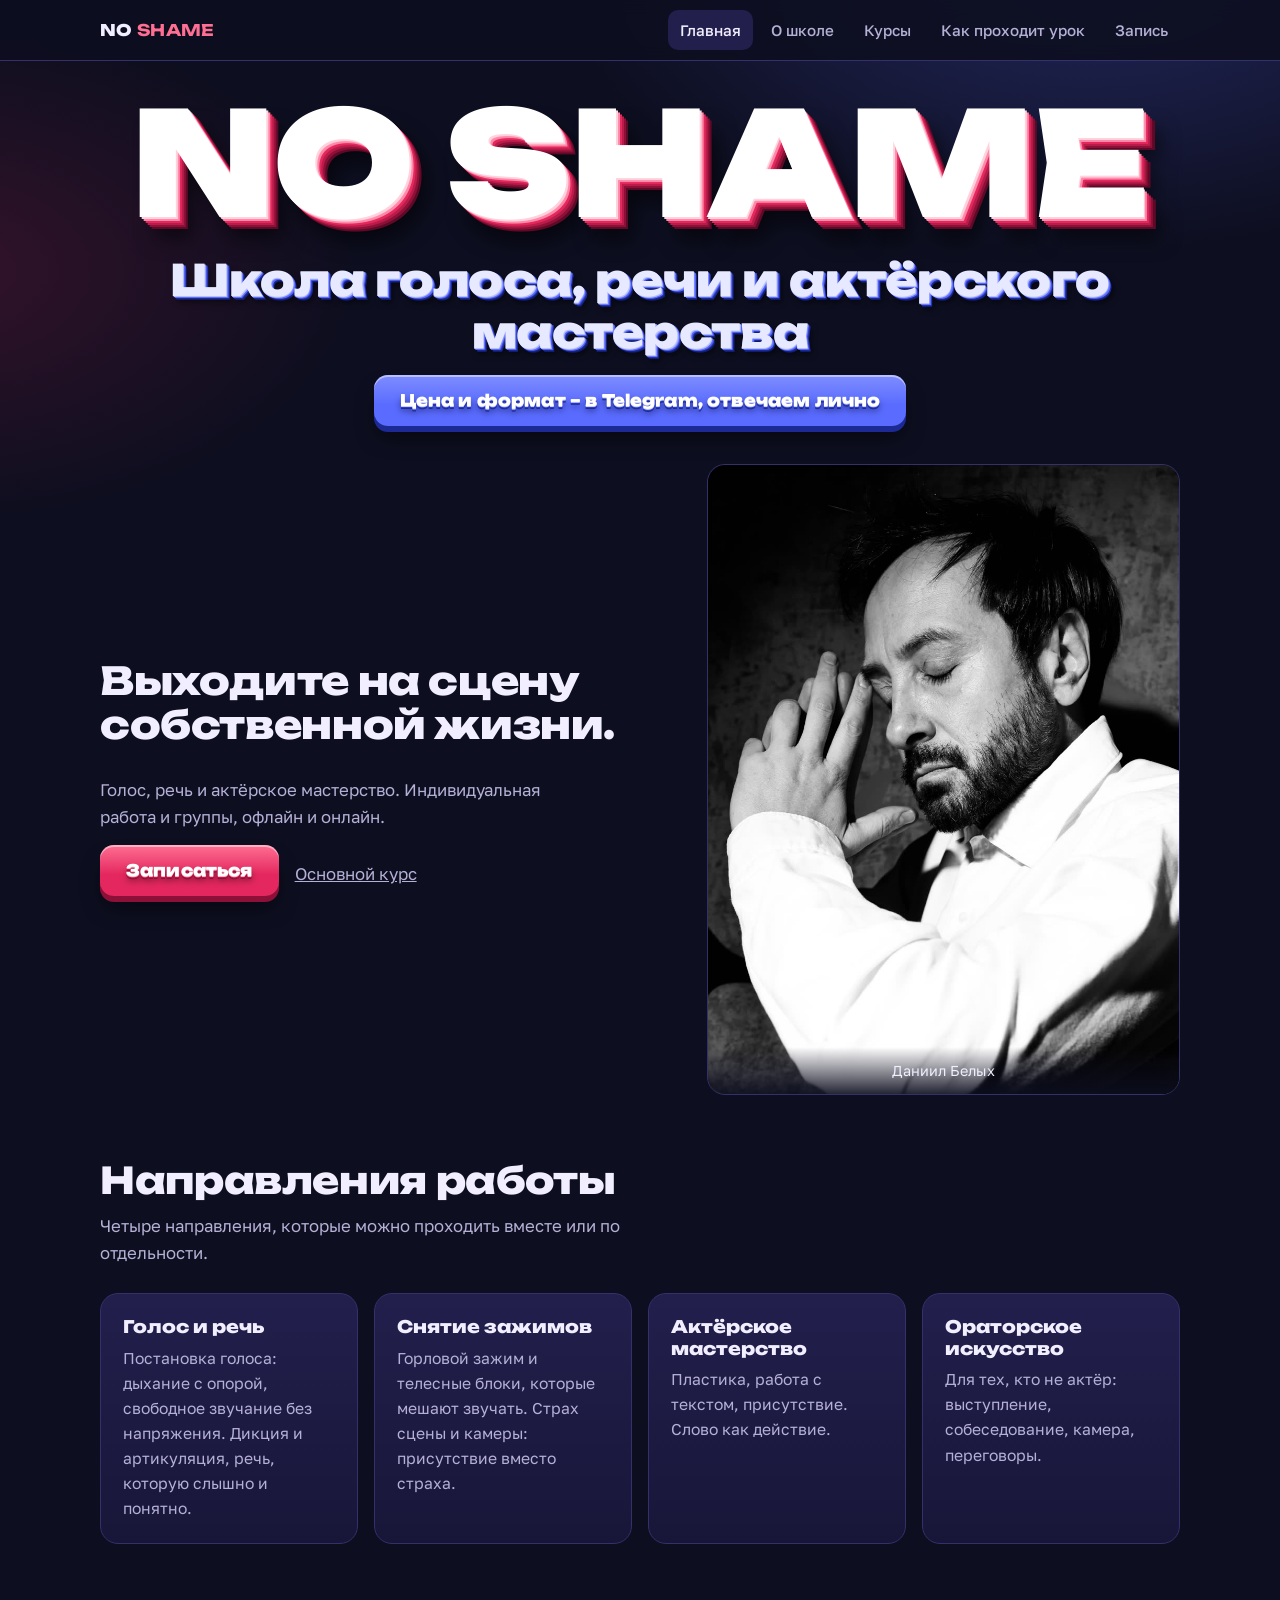
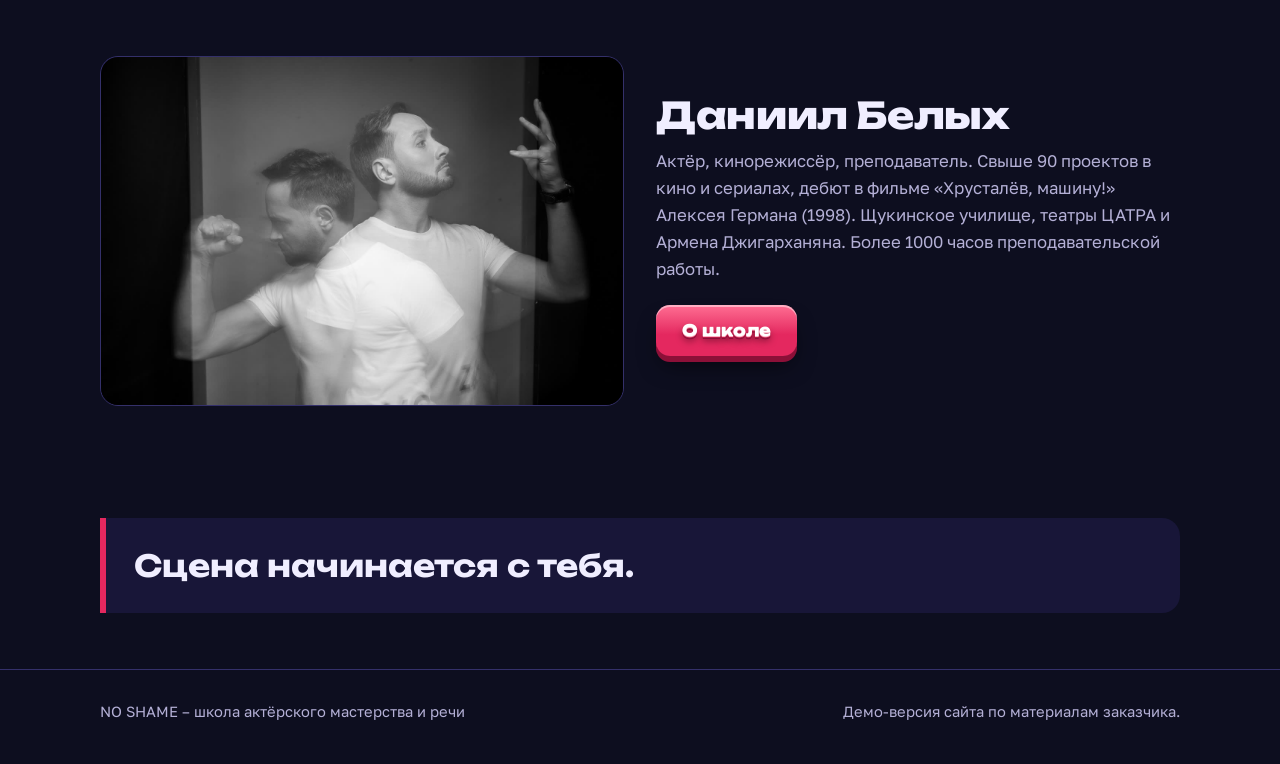
==== index.html @ 3b2dfa5d "Демо-сайт NO SHAME: школа голоса, речи и актёрского мастерства Co-Authored-By: Claude Sonnet 5.5 <no" ====
<!doctype html>
<html lang="ru">
<head>
<meta charset="utf-8">
<meta name="viewport" content="width=device-width, initial-scale=1">
<meta name="robots" content="noindex, nofollow">
<title>NO SHAME – школа голоса, речи и актёрского мастерства</title>
<meta name="description" content="NO SHAME – школа голоса, речи и актёрского мастерства Даниила Белых. Группы и индивидуальные занятия, офлайн и онлайн.">
<link rel="preconnect" href="https://fonts.googleapis.com">
<link rel="preconnect" href="https://fonts.gstatic.com" crossorigin>
<link href="https://fonts.googleapis.com/css2?family=Unbounded:wght@600;800;900&family=Golos+Text:wght@400;500;600;700&display=swap" rel="stylesheet">
<link rel="stylesheet" href="style.css">
</head>
<body>
<header class="top" id="top">
  <div class="wrap">
    <a class="logo" href="index.html">NO <b>SHAME</b></a>
    <button class="burger" aria-label="Меню" aria-expanded="false" onclick="var t=document.getElementById('top');var o=t.classList.toggle('open');this.setAttribute('aria-expanded',o)">&#9776;</button>
    <nav class="nav" aria-label="Разделы">
      <a href="index.html" aria-current="page">Главная</a>
      <a href="o-shkole.html">О школе</a>
      <a href="kurs.html">Курсы</a>
      <a href="urok.html">Как проходит урок</a>
      <a href="kontakty.html">Запись</a>
    </nav>
  </div>
</header>
<main>
<section class="hero"><div class="wrap">
  <div class="h1box"><h1 class="h1">NO SHAME</h1></div>
  <p class="sub sub3d">Школа голоса, речи и актёрского мастерства</p>
  <div class="price"><span class="pill-3d">Цена и формат – в Telegram, отвечаем лично</span></div>

  <div class="heroRow">
    <div class="copy">
      <h2 class="big">Выходите на сцену собственной жизни.</h2>
      <p>Голос, речь и актёрское мастерство. Индивидуальная работа и группы, офлайн и онлайн.</p>
      <div class="cta">
        <a class="btn-3d" href="kontakty.html#forma">Записаться</a>
        <a href="kurs.html" style="color:var(--mist)">Основной курс</a>
      </div>
    </div>
    <figure class="photo tall">
      <img src="img/danil-portrait.jpg" alt="Даниил Белых, актёр и преподаватель школы NO SHAME" width="900" height="1349">
      <figcaption>Даниил Белых</figcaption>
    </figure>
  </div>
</div></section>

<section><div class="wrap">
  <h2>Направления работы</h2>
  <p class="lead">Четыре направления, которые можно проходить вместе или по отдельности.</p>
  <div class="grid4">
    <article class="card"><h3>Голос и речь</h3><p>Постановка голоса: дыхание с опорой, свободное звучание без напряжения. Дикция и артикуляция, речь, которую слышно и понятно.</p></article>
    <article class="card"><h3>Снятие зажимов</h3><p>Горловой зажим и телесные блоки, которые мешают звучать. Страх сцены и камеры: присутствие вместо страха.</p></article>
    <article class="card"><h3>Актёрское мастерство</h3><p>Пластика, работа с текстом, присутствие. Слово как действие.</p></article>
    <article class="card"><h3>Ораторское искусство</h3><p>Для тех, кто не актёр: выступление, собеседование, камера, переговоры.</p></article>
  </div>
</div></section>

<section><div class="wrap split">
  <figure class="photo wide"><img src="img/danil-studio.jpg" alt="Даниил Белых, портрет" width="1400" height="933" loading="lazy"></figure>
  <div>
    <h2>Даниил Белых</h2>
    <p class="lead">Актёр, кинорежиссёр, преподаватель. Свыше 90 проектов в кино и сериалах, дебют в фильме «Хрусталёв, машину!» Алексея Германа (1998). Щукинское училище, театры ЦАТРА и Армена Джигарханяна. Более 1000 часов преподавательской работы.</p>
    <a class="btn-3d" href="o-shkole.html">О школе</a>
  </div>
</div></section>

<section><div class="wrap">
  <p class="quote">Сцена начинается с тебя.</p>
</div></section>
</main>
<footer>
  <div class="wrap">
    <span>NO SHAME – школа актёрского мастерства и речи</span>
    <span>Демо-версия сайта по материалам заказчика.</span>
  </div>
</footer>
</body>
</html>
---- style.css ----
:root{
  --night:#0d0e1f; --plum:#181638; --plum-2:#221f4d; --line:#34306a;
  --ice:#f0eeff; --mist:#b4b0d6; --rasp:#e4285f; --rasp-hi:#ff6f93; --rasp-edge:#8c1038;
  --blue:#5a6cff; --r:18px;
  --f-d:"Unbounded","Arial Black",system-ui,sans-serif; --f-t:"Golos Text",system-ui,sans-serif;
}
*{box-sizing:border-box;margin:0}
html{scroll-behavior:smooth}
body{background:var(--night);color:var(--ice);font:400 1.05rem/1.6 var(--f-t);-webkit-font-smoothing:antialiased;
  background-image:radial-gradient(900px 500px at 85% -5%,rgba(90,108,255,.28),transparent 60%),radial-gradient(700px 420px at -5% 30%,rgba(228,40,95,.18),transparent 60%);
  background-attachment:fixed}
img{max-width:100%;display:block}
a{color:inherit}
:focus-visible{outline:3px solid var(--rasp-hi);outline-offset:3px}
.wrap{max-width:1120px;margin:0 auto;padding:0 20px}

/* шапка */
.top{position:sticky;top:0;z-index:20;background:rgba(13,14,31,.88);backdrop-filter:blur(8px);border-bottom:1px solid var(--line)}
.top .wrap{display:flex;align-items:center;justify-content:space-between;height:60px}
.logo{font:800 1rem/1 var(--f-d);text-decoration:none;letter-spacing:.02em}
.logo b{color:var(--rasp-hi)}
.nav{display:flex;gap:6px}
.nav a{padding:8px 12px;border-radius:10px;text-decoration:none;color:var(--mist);font-weight:500;font-size:.95rem}
.nav a:hover{color:var(--ice);background:var(--plum)}
.nav a[aria-current="page"]{color:var(--ice);background:var(--plum-2)}
.burger{display:none}
@media (max-width:760px){
  .nav{position:absolute;left:0;right:0;top:60px;flex-direction:column;background:var(--night);border-bottom:1px solid var(--line);padding:8px 20px 14px;display:none}
  .top.open .nav{display:flex}
  .nav a{padding:14px 12px;font-size:1.05rem}
  .burger{display:inline-flex;align-items:center;justify-content:center;width:44px;height:44px;border:1px solid var(--line);border-radius:12px;background:var(--plum);color:var(--ice);font-size:1.3rem;cursor:pointer}
}

/* главная надпись: на всю ширину, жирно, в 3D */
.hero{padding:26px 0 8px}
.h1box{container-type:inline-size;width:100%}
.h1{display:block;white-space:nowrap;text-align:center;font:900 13.4cqw/1.05 var(--f-d);letter-spacing:-.01em;color:#fff;
  text-shadow:.012em .012em 0 #ffd2de,.026em .026em 0 #ff8aa8,.04em .04em 0 #e4285f,.054em .054em 0 #b81c48,.068em .068em 0 #8c1038,.082em .082em 0 #5e0a26,.11em .15em .14em rgba(0,0,0,.55)}
.h1.small{font-size:9.2cqw}
.sub{text-align:center;font:600 clamp(1rem,2.6vw,1.35rem)/1.4 var(--f-t);color:var(--mist);margin:16px auto 0;max-width:34ch}

/* плашка цены сразу под заголовком */
.price{display:flex;justify-content:center;margin:20px 0 0}
.btn-3d,.pill-3d{position:relative;overflow:hidden;display:inline-block;text-decoration:none;font:800 1rem/1.2 var(--f-d);letter-spacing:.01em;color:#fff;
  padding:16px 26px;border-radius:14px;border:0;cursor:pointer;
  background:linear-gradient(180deg,var(--rasp-hi) 0%,var(--rasp) 58%);
  text-shadow:0 1px 0 #ffb3c6,0 2px 0 #b81c48,0 3px 0 #8c1038,0 5px 6px rgba(40,0,15,.5);
  box-shadow:inset 0 2px 0 rgba(255,255,255,.45),0 2px 0 var(--rasp-edge),0 4px 0 var(--rasp-edge),0 6px 0 var(--rasp-edge),0 14px 22px -6px rgba(0,0,0,.6);
  transform:translateY(-4px);transition:transform .15s ease,box-shadow .15s ease;animation:bob 2.8s ease-in-out infinite}
.btn-3d::after,.pill-3d::after{content:"";position:absolute;inset:0;background:linear-gradient(110deg,transparent 30%,rgba(255,255,255,.55) 50%,transparent 70%);transform:translateX(-130%);animation:wave 3.2s ease-in-out infinite;pointer-events:none}
.btn-3d:hover{transform:translateY(-1px);animation-play-state:paused;box-shadow:inset 0 2px 0 rgba(255,255,255,.45),0 2px 0 var(--rasp-edge),0 4px 0 var(--rasp-edge),0 8px 14px -4px rgba(0,0,0,.6)}
.btn-3d:active{transform:translateY(2px);box-shadow:inset 0 2px 0 rgba(255,255,255,.3),0 1px 0 var(--rasp-edge)}
.pill-3d{cursor:default;background:linear-gradient(180deg,#7f8dff 0%,var(--blue) 58%);
  text-shadow:0 1px 0 #c9d0ff,0 2px 0 #2c3bc4,0 3px 0 #1c2a96,0 5px 6px rgba(5,8,50,.5);
  box-shadow:inset 0 2px 0 rgba(255,255,255,.45),0 2px 0 #1c2a96,0 4px 0 #1c2a96,0 6px 0 #1c2a96,0 14px 22px -6px rgba(0,0,0,.6)}
@keyframes wave{0%{transform:translateX(-130%)}55%,100%{transform:translateX(130%)}}
@keyframes bob{0%,100%{transform:translateY(-4px)}50%{transform:translateY(-6px)}}
@media (prefers-reduced-motion:reduce){.btn-3d,.pill-3d{animation:none}.btn-3d::after,.pill-3d::after{animation:none;display:none}html{scroll-behavior:auto}}

/* фото справа под заголовком: на всех экранах */
.heroRow{display:grid;grid-template-columns:1.1fr .9fr;gap:28px;align-items:center;margin-top:34px}
.heroRow .copy{display:grid;gap:18px}
.heroRow .copy p{color:var(--mist);max-width:46ch}
.cta{display:flex;flex-wrap:wrap;gap:16px;align-items:center}
.photo{position:relative;border-radius:var(--r);overflow:hidden;aspect-ratio:4/5;border:1px solid var(--line);
  background:radial-gradient(120% 90% at 30% 10%,#3b3790 0%,#1b1840 55%,#100f26 100%);display:grid;place-items:center;text-align:center;padding:16px}
.photo span{font:800 clamp(2.4rem,9vw,4.4rem)/1 var(--f-d);color:rgba(255,255,255,.14)}
.photo figcaption{position:absolute;left:0;right:0;bottom:0;padding:12px 14px;font-size:.9rem;color:var(--ice);background:linear-gradient(0deg,rgba(13,14,31,.9),transparent)}
@media (max-width:640px){.heroRow{grid-template-columns:1fr 1fr;gap:14px}.heroRow .copy p{font-size:.95rem}.cta{flex-direction:column;align-items:flex-start}}

/* блоки */
section{padding:56px 0}
h2{font:800 clamp(1.5rem,4.4vw,2.3rem)/1.15 var(--f-d);letter-spacing:-.01em;margin-bottom:12px}
.lead{color:var(--mist);max-width:60ch;margin-bottom:26px}
.grid{display:grid;gap:16px;grid-template-columns:repeat(3,1fr)}
.card{background:linear-gradient(180deg,var(--plum-2),var(--plum));border:1px solid var(--line);border-radius:var(--r);padding:22px}
.card h3{font:800 1.08rem/1.25 var(--f-d);margin-bottom:8px}
.card p{color:var(--mist);font-size:.98rem}
.card .tagline{display:inline-block;margin-top:14px;padding:6px 12px;border-radius:999px;background:rgba(228,40,95,.16);color:var(--rasp-hi);font-weight:600;font-size:.88rem}
@media (max-width:860px){.grid{grid-template-columns:1fr}}
.steps{counter-reset:s;display:grid;gap:14px;max-width:760px}
.steps li{list-style:none;counter-increment:s;display:grid;grid-template-columns:48px 1fr;gap:16px;align-items:start;padding:16px;border:1px solid var(--line);border-radius:var(--r);background:var(--plum)}
.steps li::before{content:counter(s);display:grid;place-items:center;width:48px;height:48px;border-radius:14px;font:800 1.2rem var(--f-d);
  background:linear-gradient(180deg,#7f8dff,var(--blue));box-shadow:0 3px 0 #1c2a96;color:#fff}
.steps b{display:block;font:800 1.02rem var(--f-d);margin-bottom:2px}
.steps span{color:var(--mist)}
.split{display:grid;grid-template-columns:1fr 1fr;gap:32px;align-items:center}
@media (max-width:760px){.split{grid-template-columns:1fr}}
.quote{font:700 clamp(1.25rem,3.6vw,1.9rem)/1.3 var(--f-d);padding:28px;border-left:6px solid var(--rasp);background:var(--plum);border-radius:0 var(--r) var(--r) 0}

/* форма */
form{display:grid;gap:14px;max-width:520px}
label{font-weight:600;font-size:.95rem}
input,select,textarea{width:100%;margin-top:6px;padding:14px;border-radius:12px;border:1px solid var(--line);background:var(--plum);color:var(--ice);font:inherit}
input::placeholder,textarea::placeholder{color:#8783b3}
.note{color:var(--mist);font-size:.9rem}
.ok{display:none;padding:14px;border-radius:12px;background:rgba(90,108,255,.18);border:1px solid var(--blue)}
.contacts{display:grid;gap:10px}
.contacts a{font-weight:700;text-decoration:none;border-bottom:2px solid var(--rasp)}


/* фото и крупные подзаголовки */
.photo img{position:absolute;inset:0;width:100%;height:100%;object-fit:cover;object-position:50% 28%}
.photo.tall{aspect-ratio:3/4;padding:0}
.photo.wide{aspect-ratio:3/2;padding:0}
.photo figcaption{z-index:1}
h2.big{font:800 clamp(1.5rem,3.6vw,2.4rem)/1.15 var(--f-d)}
.grid4{display:grid;gap:16px;grid-template-columns:repeat(4,1fr)}
@media (max-width:1000px){.grid4{grid-template-columns:repeat(2,1fr)}}
@media (max-width:560px){.grid4{grid-template-columns:1fr}}

/* живые надписи: объём + бегущая волна блика по тексту */
.wave3d{position:relative;display:block;white-space:pre;text-align:center;font-family:var(--f-d);font-weight:900;line-height:1.12;text-decoration:none}
.wave3d::after{content:attr(data-t);position:absolute;left:0;right:0;top:0;text-align:center;white-space:pre;
  background:linear-gradient(105deg,transparent 38%,rgba(255,255,255,.95) 50%,transparent 62%);background-size:260% 100%;background-position:130% 0;
  -webkit-background-clip:text;background-clip:text;color:transparent;text-shadow:none;animation:textwave 3.4s ease-in-out infinite;pointer-events:none}
@keyframes textwave{0%{background-position:130% 0}60%,100%{background-position:-30% 0}}
.wave-blue{color:#e6e9ff;text-shadow:.012em .012em 0 #b7c0ff,.026em .026em 0 #7f8dff,.04em .04em 0 #5a6cff,.054em .054em 0 #3a49d8,.068em .068em 0 #1c2a96,.082em .082em 0 #111c6b,.11em .15em .14em rgba(0,0,0,.55)}
.wave-red{color:#ff5148;text-shadow:.012em .012em 0 #ffb0aa,.026em .026em 0 #ff6d64,.04em .04em 0 #e8281f,.054em .054em 0 #bd1a12,.068em .068em 0 #8c110b,.082em .082em 0 #5e0a07,.11em .15em .14em rgba(0,0,0,.55)}
.live{animation:bob 2.8s ease-in-out infinite;transition:transform .15s}
.live:hover{animation-play-state:paused;transform:translateY(-1px)}
@media (prefers-reduced-motion:reduce){.wave3d::after{animation:none;display:none}.live{animation:none}}

/* подзаголовок школы: крупно и в 3D */
.sub.sub3d{font:800 clamp(1.7rem,3.9vw,2.7rem)/1.2 var(--f-d);max-width:min(100%,24em);color:#e6e9ff;letter-spacing:-.005em;
  text-shadow:.012em .012em 0 #b7c0ff,.026em .026em 0 #7f8dff,.04em .04em 0 #5a6cff,.054em .054em 0 #3a49d8,.068em .068em 0 #1c2a96,.082em .082em 0 #111c6b,.11em .15em .14em rgba(0,0,0,.55)}
footer{border-top:1px solid var(--line);padding:30px 0 40px;color:var(--mist);font-size:.92rem}
footer .wrap{display:flex;flex-wrap:wrap;gap:14px 28px;justify-content:space-between}
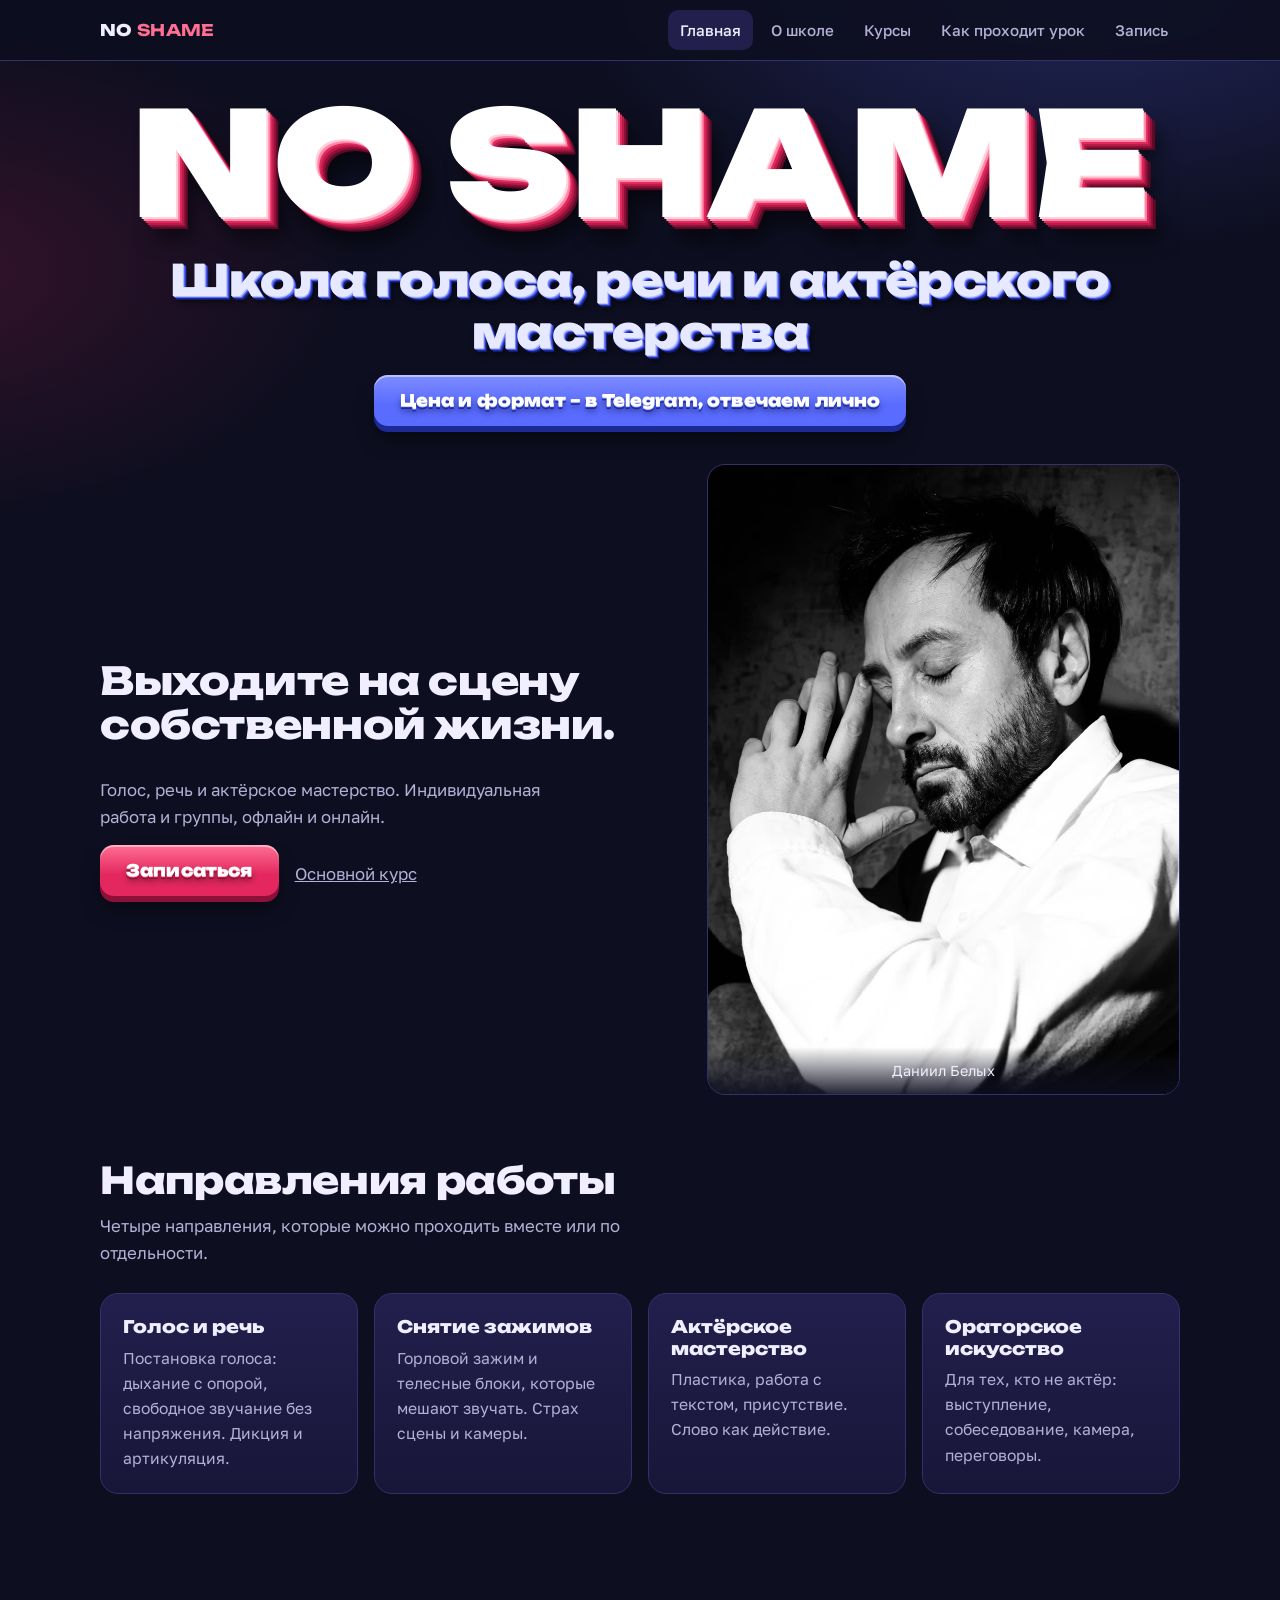
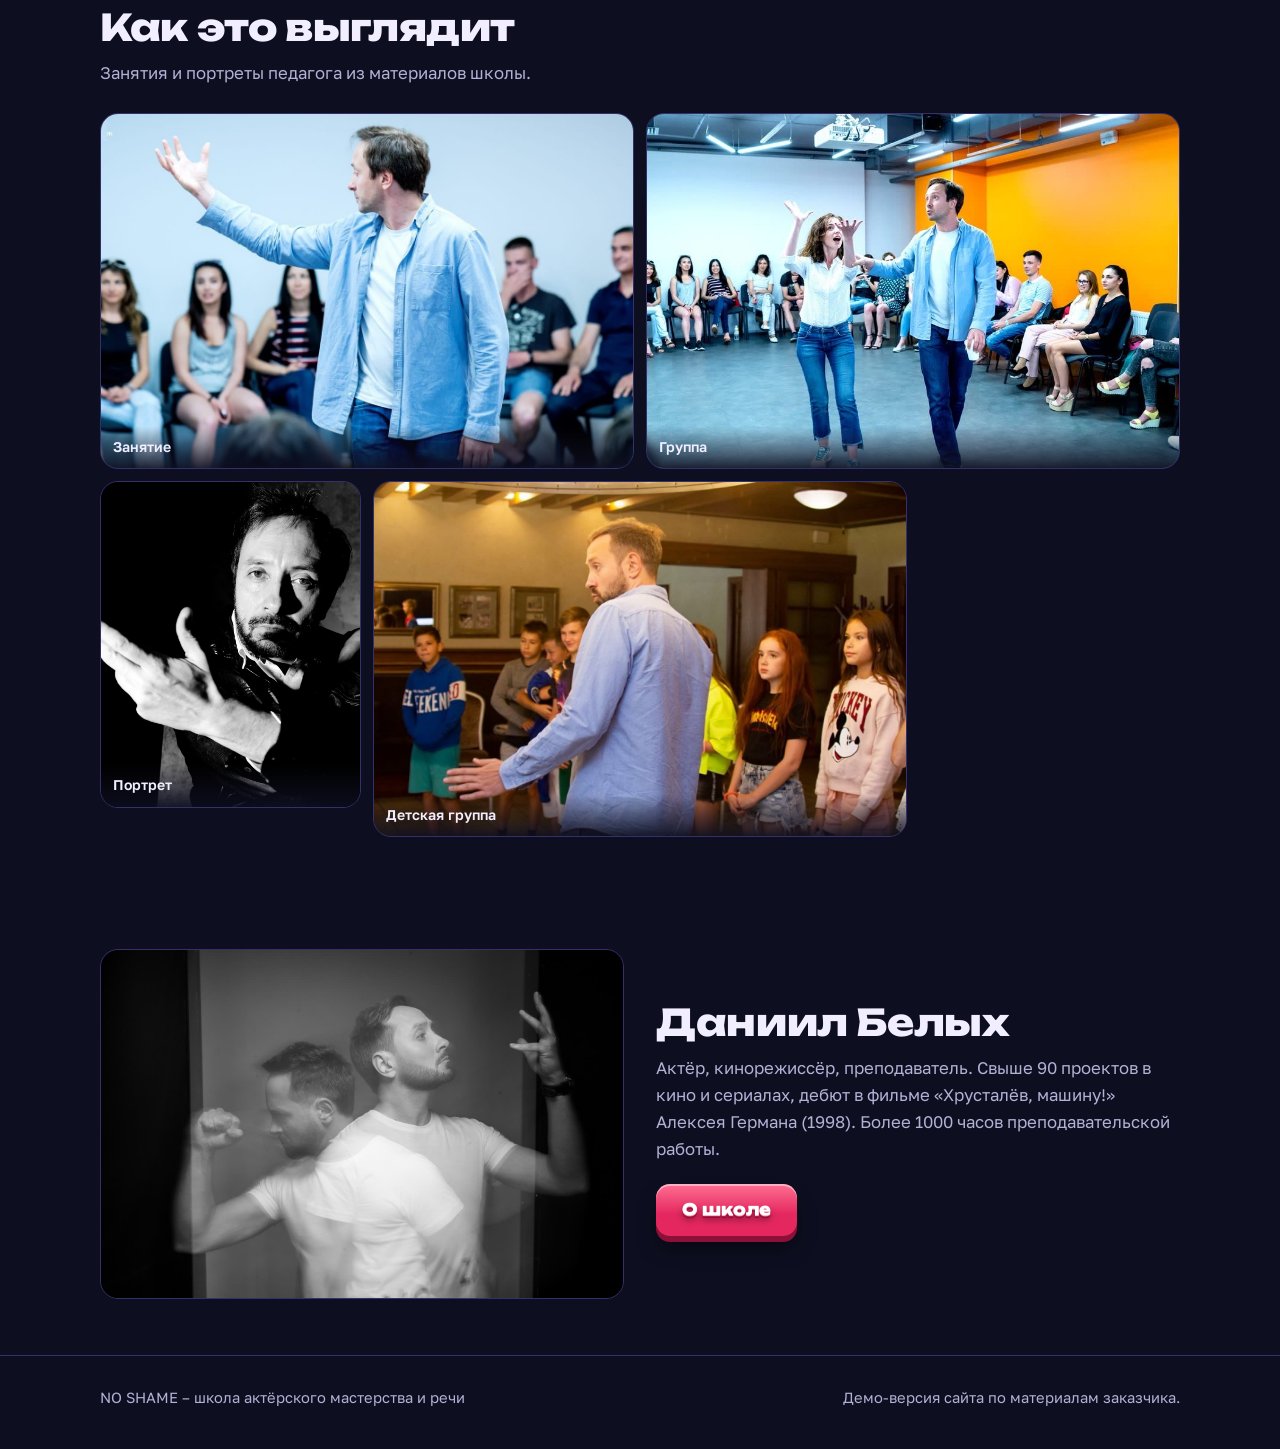
==== commit c2020e89: "Фото из материалов заказчика на всех страницах, нижняя панель вкладок на телефоне Co-Authored-By: Cl" ====
--- a/index.html
+++ b/index.html
@@ -51,26 +51,31 @@
   <h2>Направления работы</h2>
   <p class="lead">Четыре направления, которые можно проходить вместе или по отдельности.</p>
   <div class="grid4">
-    <article class="card"><h3>Голос и речь</h3><p>Постановка голоса: дыхание с опорой, свободное звучание без напряжения. Дикция и артикуляция, речь, которую слышно и понятно.</p></article>
-    <article class="card"><h3>Снятие зажимов</h3><p>Горловой зажим и телесные блоки, которые мешают звучать. Страх сцены и камеры: присутствие вместо страха.</p></article>
+    <article class="card"><h3>Голос и речь</h3><p>Постановка голоса: дыхание с опорой, свободное звучание без напряжения. Дикция и артикуляция.</p></article>
+    <article class="card"><h3>Снятие зажимов</h3><p>Горловой зажим и телесные блоки, которые мешают звучать. Страх сцены и камеры.</p></article>
     <article class="card"><h3>Актёрское мастерство</h3><p>Пластика, работа с текстом, присутствие. Слово как действие.</p></article>
     <article class="card"><h3>Ораторское искусство</h3><p>Для тех, кто не актёр: выступление, собеседование, камера, переговоры.</p></article>
   </div>
 </div></section>
 
+<section><div class="wrap">
+  <h2>Как это выглядит</h2>
+  <p class="lead">Занятия и портреты педагога из материалов школы.</p>
+  <div class="gallery"><figure class="g w"><img src="img/lesson-blue.jpg" alt="Даниил Белых ведёт занятие" loading="lazy"><figcaption>Занятие</figcaption></figure><figure class="g w"><img src="img/circle.jpg" alt="Группа в кругу" loading="lazy"><figcaption>Группа</figcaption></figure><figure class="g "><img src="img/hands.jpg" alt="Даниил Белых, портрет" loading="lazy"><figcaption>Портрет</figcaption></figure><figure class="g w"><img src="img/kids.jpg" alt="Детская группа" loading="lazy"><figcaption>Детская группа</figcaption></figure></div>
+</div></section>
+
 <section><div class="wrap split">
-  <figure class="photo wide"><img src="img/danil-studio.jpg" alt="Даниил Белых, портрет" width="1400" height="933" loading="lazy"></figure>
+  <figure class="photo wide"><img src="img/danil-studio.jpg" alt="Даниил Белых, студийный портрет" width="1400" height="933" loading="lazy"></figure>
   <div>
     <h2>Даниил Белых</h2>
-    <p class="lead">Актёр, кинорежиссёр, преподаватель. Свыше 90 проектов в кино и сериалах, дебют в фильме «Хрусталёв, машину!» Алексея Германа (1998). Щукинское училище, театры ЦАТРА и Армена Джигарханяна. Более 1000 часов преподавательской работы.</p>
+    <p class="lead">Актёр, кинорежиссёр, преподаватель. Свыше 90 проектов в кино и сериалах, дебют в фильме «Хрусталёв, машину!» Алексея Германа (1998). Более 1000 часов преподавательской работы.</p>
     <a class="btn-3d" href="o-shkole.html">О школе</a>
   </div>
 </div></section>
-
-<section><div class="wrap">
-  <p class="quote">Сцена начинается с тебя.</p>
-</div></section>
 </main>
+<nav class="tabbar" aria-label="Разделы сайта">
+  <a href="index.html" aria-current="page">Главная</a> <a href="o-shkole.html">О школе</a> <a href="kurs.html">Курсы</a> <a href="urok.html">Урок</a> <a href="kontakty.html" class="tab-cta">Запись</a>
+</nav>
 <footer>
   <div class="wrap">
     <span>NO SHAME – школа актёрского мастерства и речи</span>
--- a/style.css
+++ b/style.css
@@ -124,5 +124,22 @@
 /* подзаголовок школы: крупно и в 3D */
 .sub.sub3d{font:800 clamp(1.7rem,3.9vw,2.7rem)/1.2 var(--f-d);max-width:min(100%,24em);color:#e6e9ff;letter-spacing:-.005em;
   text-shadow:.012em .012em 0 #b7c0ff,.026em .026em 0 #7f8dff,.04em .04em 0 #5a6cff,.054em .054em 0 #3a49d8,.068em .068em 0 #1c2a96,.082em .082em 0 #111c6b,.11em .15em .14em rgba(0,0,0,.55)}
+
+/* галерея и нижняя панель вкладок на телефоне */
+.gallery{display:grid;grid-template-columns:repeat(4,1fr);gap:12px;margin-top:18px}
+.gallery .g{margin:0;position:relative;border-radius:var(--r);overflow:hidden;border:1px solid var(--line);background:var(--plum);aspect-ratio:4/5}
+.gallery .g.w{grid-column:span 2;aspect-ratio:3/2}
+.gallery .g img{width:100%;height:100%;object-fit:cover;object-position:50% 25%;display:block}
+.gallery .g figcaption{position:absolute;left:0;right:0;bottom:0;padding:10px 12px;font-size:.88rem;font-weight:600;background:linear-gradient(0deg,rgba(13,14,31,.9),transparent)}
+@media (max-width:760px){.gallery{grid-template-columns:1fr;gap:10px}.gallery .g,.gallery .g.w{grid-column:auto;aspect-ratio:4/3}.gallery .g img{object-position:50% 22%}}
+.tabbar{display:none}
+@media (max-width:760px){
+  .burger,.top .nav{display:none !important}
+  body{padding-bottom:78px}
+  .tabbar{display:grid;grid-template-columns:repeat(5,1fr);gap:6px;position:fixed;left:0;right:0;bottom:0;z-index:30;padding:8px 8px calc(8px + env(safe-area-inset-bottom));background:rgba(13,14,31,.96);border-top:1px solid var(--line);backdrop-filter:blur(8px)}
+  .tabbar a{display:grid;place-items:center;min-height:48px;padding:6px 2px;border-radius:12px;text-decoration:none;color:var(--mist);font-weight:600;font-size:.74rem;line-height:1.15;text-align:center;background:var(--plum)}
+  .tabbar a[aria-current="page"]{color:#fff;background:var(--plum-2);box-shadow:inset 0 -3px 0 var(--rasp-hi)}
+  .tabbar a.tab-cta{color:#fff;background:linear-gradient(180deg,var(--rasp-hi),var(--rasp));box-shadow:0 3px 0 var(--rasp-edge)}
+}
 footer{border-top:1px solid var(--line);padding:30px 0 40px;color:var(--mist);font-size:.92rem}
 footer .wrap{display:flex;flex-wrap:wrap;gap:14px 28px;justify-content:space-between}
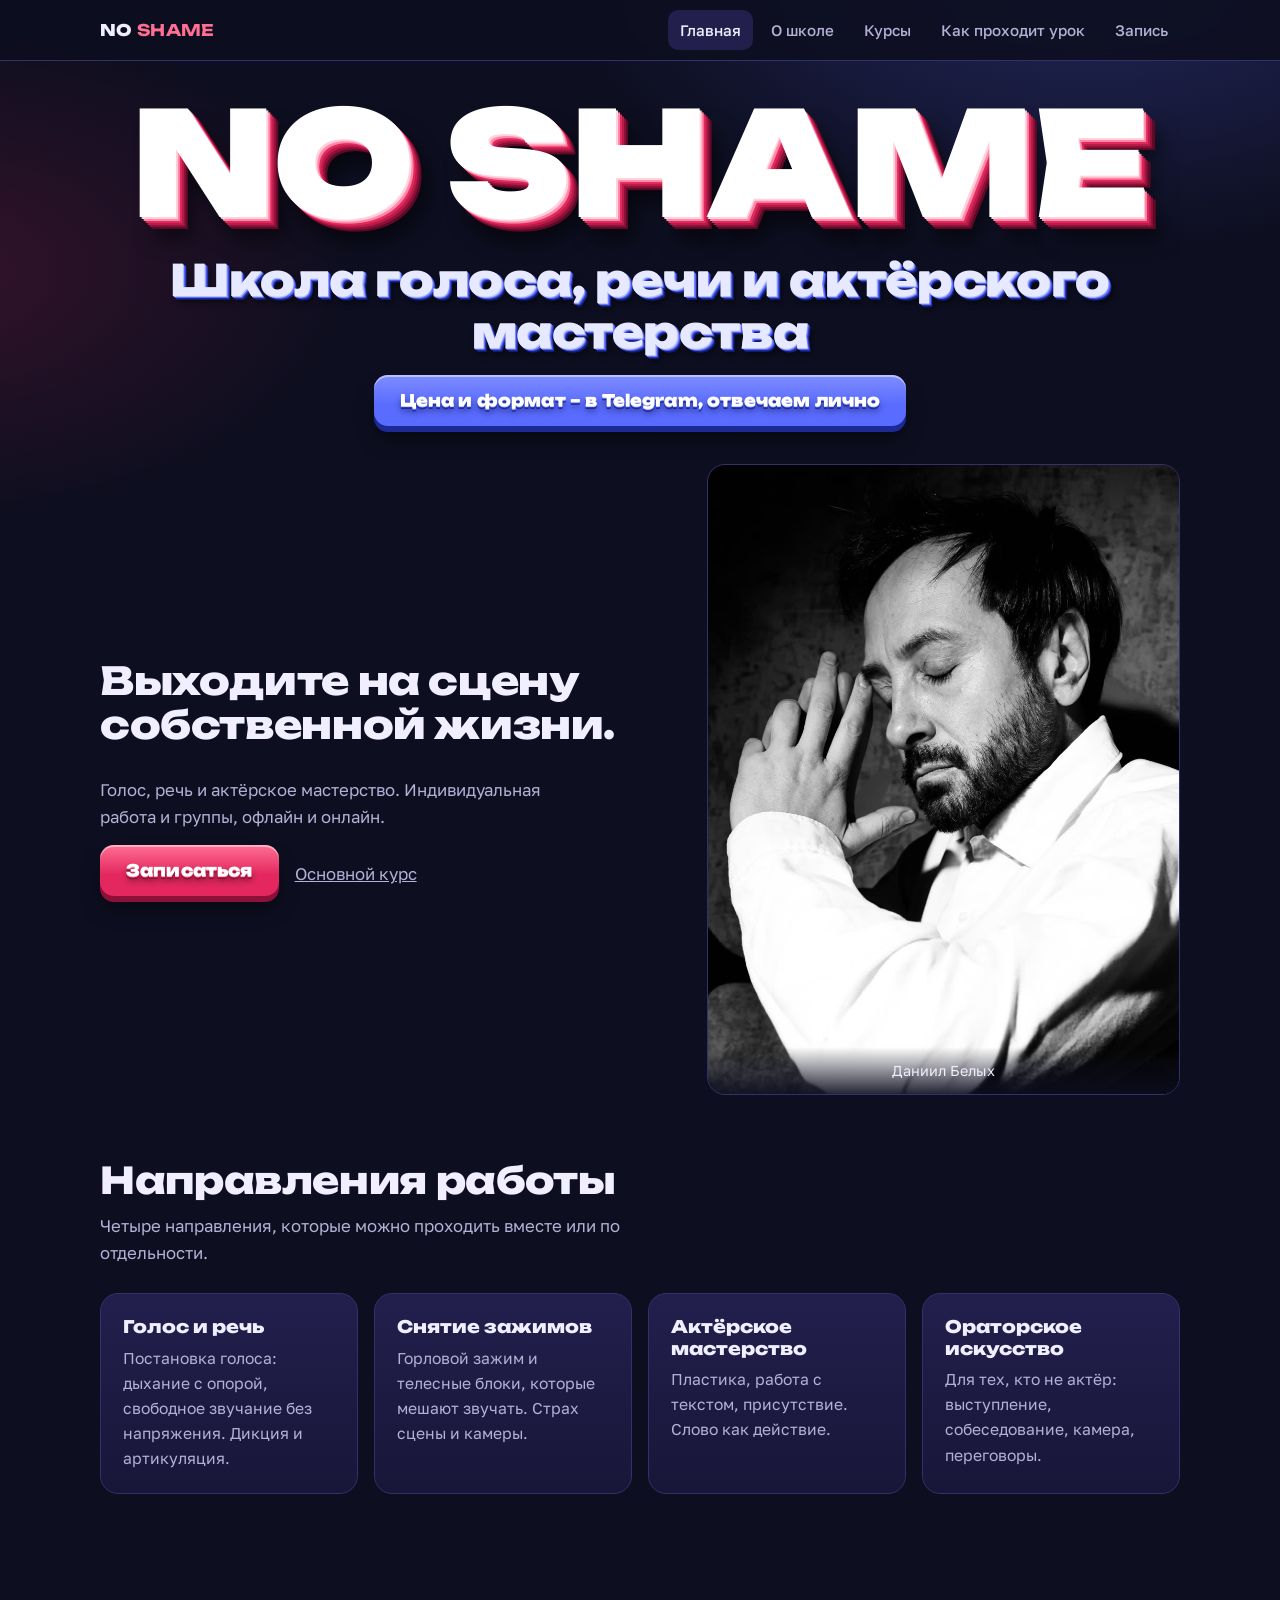
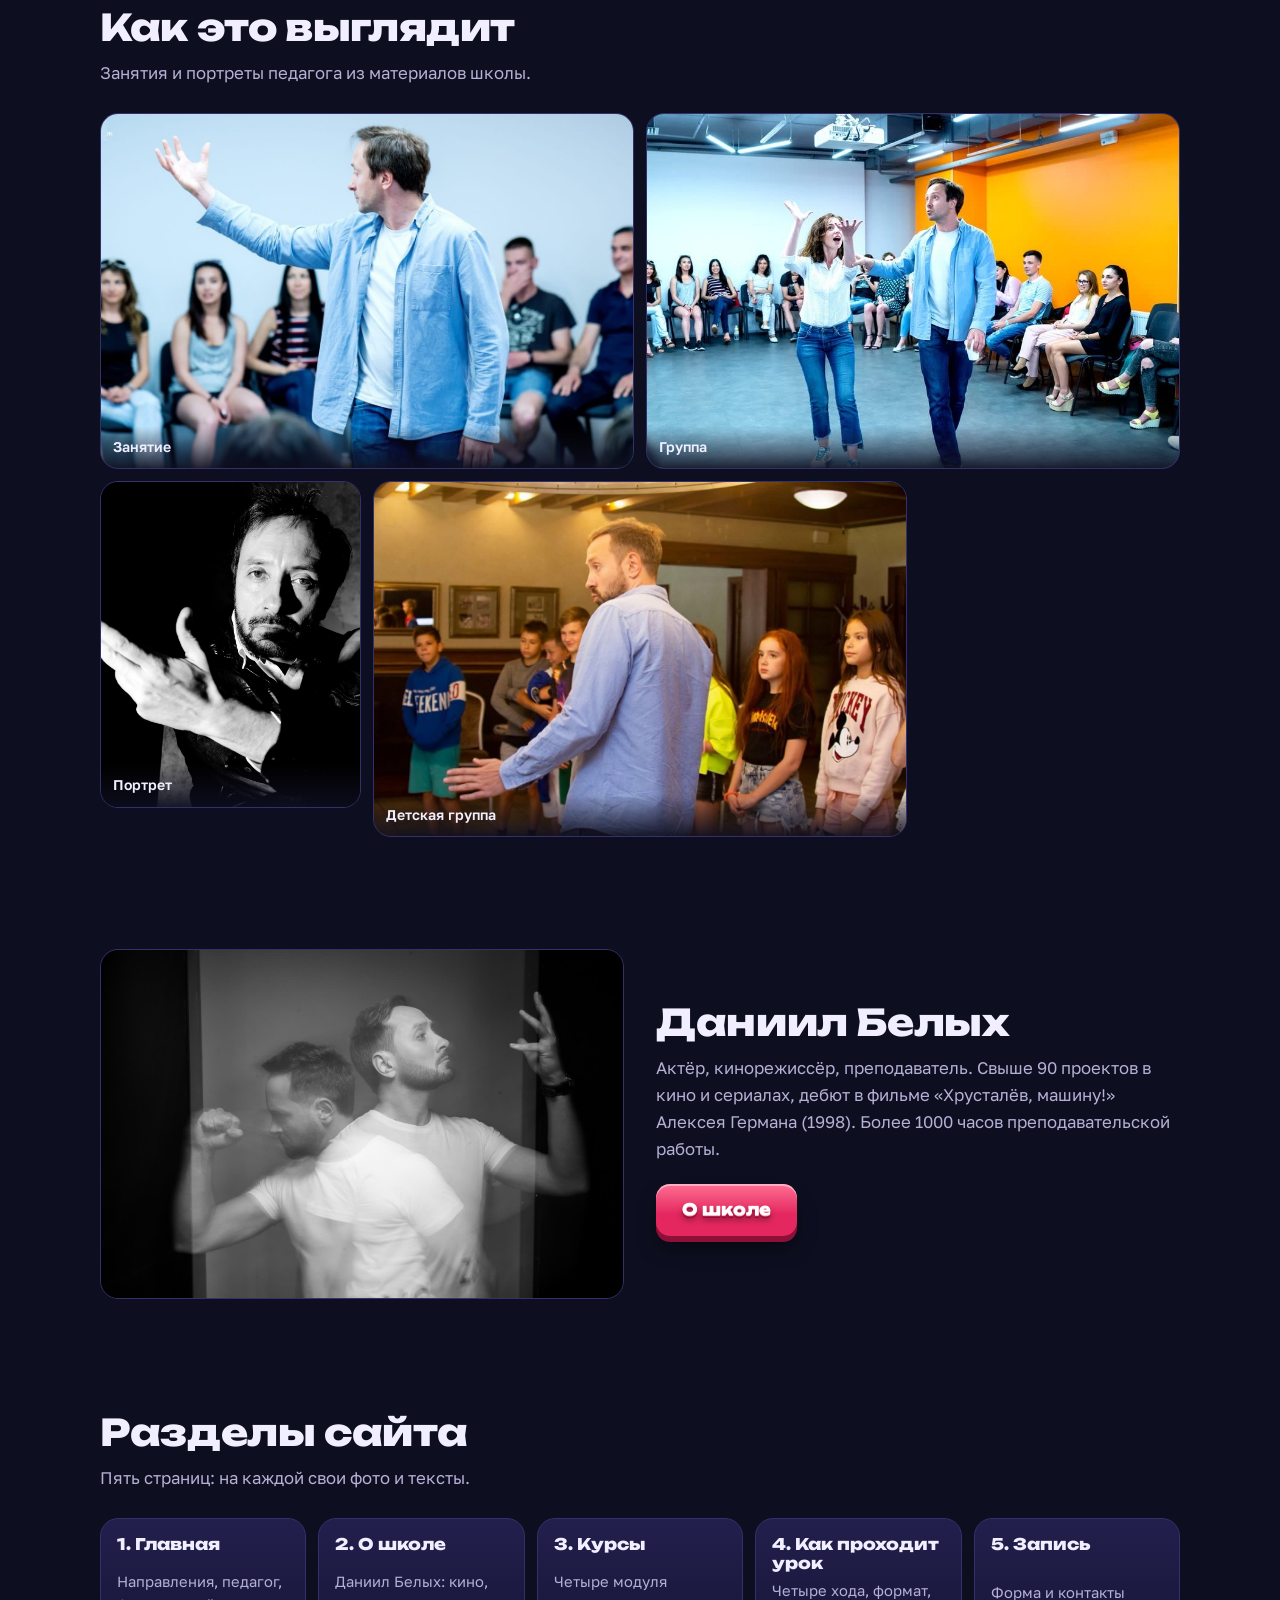
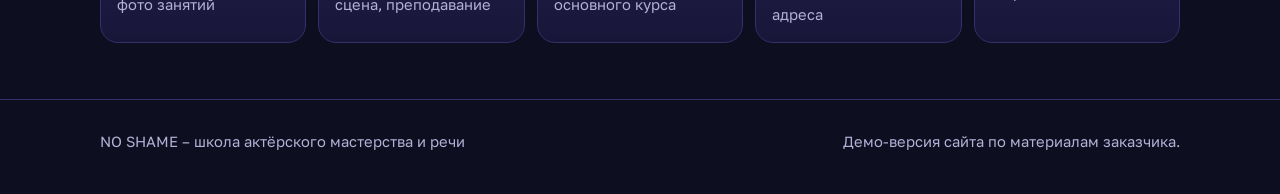
==== commit 07f87036: "Блок «Разделы сайта» на главной: пять страниц Co-Authored-By: Claude Sonnet 5.5 <noreply@anthropic.c" ====
--- a/index.html
+++ b/index.html
@@ -72,6 +72,18 @@
     <a class="btn-3d" href="o-shkole.html">О школе</a>
   </div>
 </div></section>
+
+<section><div class="wrap">
+  <h2>Разделы сайта</h2>
+  <p class="lead">Пять страниц: на каждой свои фото и тексты.</p>
+  <div class="sitemap">
+    <a class="map" href="index.html"><b>1. Главная</b><span>Направления, педагог, фото занятий</span></a>
+    <a class="map" href="o-shkole.html"><b>2. О школе</b><span>Даниил Белых: кино, сцена, преподавание</span></a>
+    <a class="map" href="kurs.html"><b>3. Курсы</b><span>Четыре модуля основного курса</span></a>
+    <a class="map" href="urok.html"><b>4. Как проходит урок</b><span>Четыре хода, формат, адреса</span></a>
+    <a class="map" href="kontakty.html#forma"><b>5. Запись</b><span>Форма и контакты</span></a>
+  </div>
+</div></section>
 </main>
 <nav class="tabbar" aria-label="Разделы сайта">
   <a href="index.html" aria-current="page">Главная</a> <a href="o-shkole.html">О школе</a> <a href="kurs.html">Курсы</a> <a href="urok.html">Урок</a> <a href="kontakty.html" class="tab-cta">Запись</a>
--- a/style.css
+++ b/style.css
@@ -141,5 +141,13 @@
   .tabbar a[aria-current="page"]{color:#fff;background:var(--plum-2);box-shadow:inset 0 -3px 0 var(--rasp-hi)}
   .tabbar a.tab-cta{color:#fff;background:linear-gradient(180deg,var(--rasp-hi),var(--rasp));box-shadow:0 3px 0 var(--rasp-edge)}
 }
+
+.sitemap{display:grid;gap:12px;grid-template-columns:repeat(5,1fr)}
+.map{display:grid;gap:6px;padding:16px;border-radius:var(--r);text-decoration:none;border:1px solid var(--line);background:linear-gradient(180deg,var(--plum-2),var(--plum))}
+.map b{font:800 1rem/1.2 var(--f-d)}
+.map span{color:var(--mist);font-size:.92rem}
+.map:hover{border-color:var(--rasp-hi)}
+@media (max-width:1000px){.sitemap{grid-template-columns:repeat(2,1fr)}}
+@media (max-width:560px){.sitemap{grid-template-columns:1fr}}
 footer{border-top:1px solid var(--line);padding:30px 0 40px;color:var(--mist);font-size:.92rem}
 footer .wrap{display:flex;flex-wrap:wrap;gap:14px 28px;justify-content:space-between}
